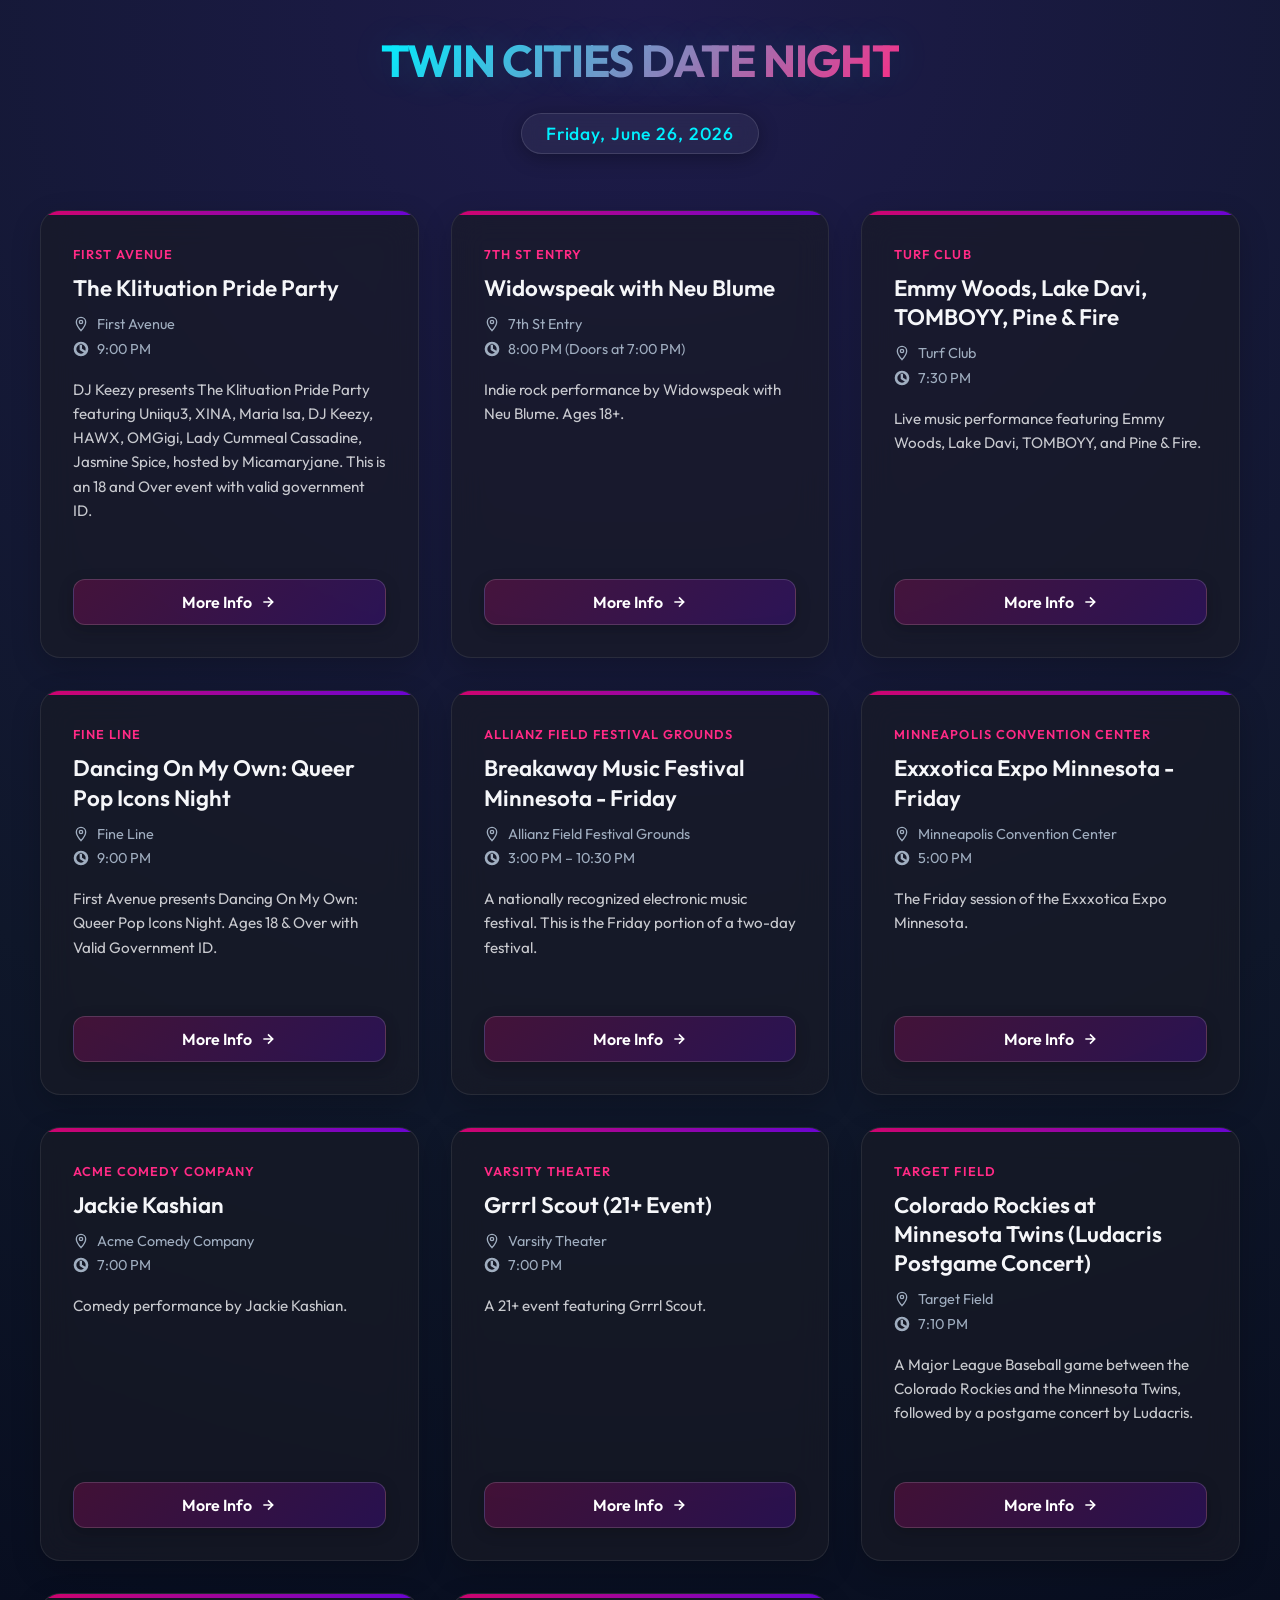
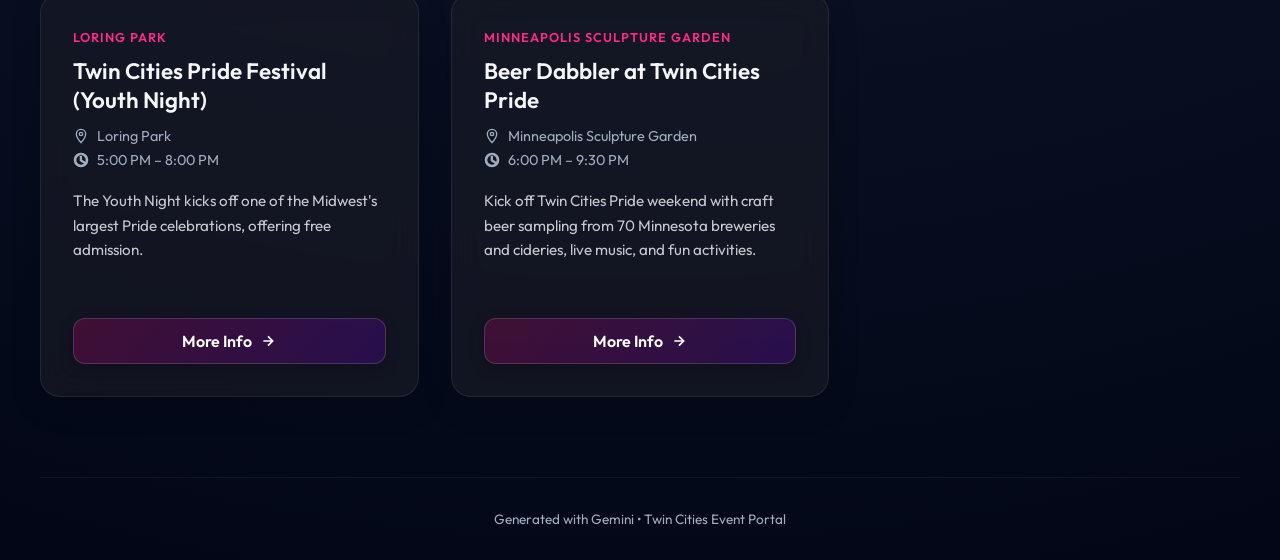
==== datenight.20260626.html @ 291d6066 "added html creation for output" ====
<!DOCTYPE html>
<html lang="en">
<head>
    <meta charset="UTF-8">
    <meta name="viewport" content="width=device-width, initial-scale=1.0">
    <title>Twin Cities Date Night - Friday, June 26, 2026</title>
    <link rel="preconnect" href="https://fonts.googleapis.com">
    <link rel="preconnect" href="https://fonts.gstatic.com" crossorigin>
    <link href="https://fonts.googleapis.com/css2?family=Outfit:wght@300;400;500;600;700&display=swap" rel="stylesheet">
    <style>
        :root {
            --bg-color: #0b0c10;
            --card-bg: rgba(25, 27, 38, 0.65);
            --card-border: rgba(255, 255, 255, 0.08);
            --text-primary: #f5f6f9;
            --text-secondary: #a0aec0;
            --accent-glow: linear-gradient(135deg, #ff007f 0%, #7f00ff 100%);
            --accent-color: #bb86fc;
            --accent-hover: #cfb9fc;
            --neon-pink: #ff2a85;
            --neon-blue: #00f0ff;
        }

        * {
            box-sizing: border-box;
            margin: 0;
            padding: 0;
        }

        body {
            background: radial-gradient(circle at 50% 0%, #1e1b4b 0%, #0f172a 50%, #020617 100%);
            color: var(--text-primary);
            font-family: 'Outfit', sans-serif;
            min-height: 100vh;
            padding: 2rem 1.5rem;
            display: flex;
            flex-direction: column;
            align-items: center;
        }

        .container {
            max-width: 1200px;
            width: 100%;
        }

        header {
            text-align: center;
            margin-bottom: 3.5rem;
            position: relative;
        }

        .logo-area {
            display: inline-flex;
            flex-direction: column;
            align-items: center;
            gap: 0.5rem;
        }

        h1 {
            font-size: 2.8rem;
            font-weight: 700;
            background: linear-gradient(135deg, var(--neon-blue) 0%, var(--neon-pink) 100%);
            -webkit-background-clip: text;
            -webkit-text-fill-color: transparent;
            letter-spacing: -0.03em;
            text-transform: uppercase;
            text-shadow: 0 0 40px rgba(0, 240, 255, 0.15);
        }

        .date-badge {
            background: rgba(255, 255, 255, 0.05);
            border: 1px solid rgba(255, 255, 255, 0.12);
            padding: 0.5rem 1.5rem;
            border-radius: 9999px;
            font-weight: 500;
            font-size: 1.1rem;
            color: var(--neon-blue);
            margin-top: 1rem;
            display: inline-block;
            box-shadow: 0 4px 20px rgba(0, 0, 0, 0.3);
            letter-spacing: 0.05em;
            backdrop-filter: blur(8px);
        }

        .events-grid {
            display: grid;
            grid-template-columns: repeat(auto-fill, minmax(340px, 1fr));
            gap: 2rem;
            width: 100%;
        }

        .event-card {
            background: var(--card-bg);
            border: 1px solid var(--card-border);
            border-radius: 20px;
            padding: 2rem;
            display: flex;
            flex-direction: column;
            justify-content: space-between;
            position: relative;
            overflow: hidden;
            transition: all 0.4s cubic-bezier(0.175, 0.885, 0.32, 1.275);
            backdrop-filter: blur(16px);
            box-shadow: 0 10px 30px rgba(0, 0, 0, 0.2);
        }

        .event-card::before {
            content: '';
            position: absolute;
            top: 0;
            left: 0;
            width: 100%;
            height: 4px;
            background: var(--accent-glow);
            opacity: 0.8;
            transition: height 0.3s ease;
        }

        .event-card:hover {
            transform: translateY(-8px);
            border-color: rgba(255, 255, 255, 0.2);
            box-shadow: 0 20px 40px rgba(127, 0, 255, 0.15), 0 0 20px rgba(0, 240, 255, 0.1);
        }

        .event-card:hover::before {
            height: 6px;
        }

        .event-info-top {
            margin-bottom: 1.5rem;
        }

        .venue-tag {
            display: inline-block;
            font-size: 0.8rem;
            font-weight: 600;
            text-transform: uppercase;
            letter-spacing: 0.08em;
            color: var(--neon-pink);
            margin-bottom: 0.75rem;
        }

        .event-name {
            font-size: 1.4rem;
            font-weight: 600;
            line-height: 1.3;
            color: var(--text-primary);
            margin-bottom: 0.75rem;
        }

        .time-location {
            display: flex;
            flex-direction: column;
            gap: 0.4rem;
            font-size: 0.9rem;
            color: var(--text-secondary);
            margin-bottom: 1.25rem;
        }

        .time-location div {
            display: flex;
            align-items: center;
            gap: 0.5rem;
        }

        .time-location svg {
            width: 16px;
            height: 16px;
            fill: none;
            stroke: currentColor;
            stroke-width: 2;
        }

        .event-details {
            font-size: 0.95rem;
            line-height: 1.6;
            color: rgba(245, 246, 249, 0.8);
            margin-bottom: 2rem;
        }

        .action-button {
            display: inline-flex;
            align-items: center;
            justify-content: center;
            gap: 0.5rem;
            padding: 0.75rem 1.5rem;
            border-radius: 12px;
            font-weight: 600;
            text-decoration: none;
            color: #fff;
            background: linear-gradient(135deg, rgba(255, 0, 127, 0.2) 0%, rgba(127, 0, 255, 0.2) 100%);
            border: 1px solid rgba(255, 255, 255, 0.15);
            transition: all 0.3s ease;
            width: 100%;
            cursor: pointer;
            box-shadow: 0 4px 15px rgba(0, 0, 0, 0.2);
        }

        .action-button:hover {
            background: var(--accent-glow);
            border-color: transparent;
            box-shadow: 0 10px 25px rgba(127, 0, 255, 0.4);
            transform: translateY(-1px);
        }

        .action-button svg {
            width: 16px;
            height: 16px;
            fill: none;
            stroke: currentColor;
            stroke-width: 2.5;
            transition: transform 0.2s ease;
        }

        .action-button:hover svg {
            transform: translateX(4px);
        }

        .footer {
            margin-top: 5rem;
            text-align: center;
            font-size: 0.85rem;
            color: var(--text-secondary);
            border-top: 1px solid rgba(255, 255, 255, 0.05);
            padding-top: 2rem;
            width: 100%;
        }

        @media (max-width: 768px) {
            body {
                padding: 1.5rem 1rem;
            }
            h1 {
                font-size: 2.2rem;
            }
            .events-grid {
                grid-template-columns: 1fr;
            }
        }
    </style>
</head>
<body>
    <div class="container">
        <header>
            <div class="logo-area">
                <h1>Twin Cities Date Night</h1>
                <div class="date-badge">Friday, June 26, 2026</div>
            </div>
        </header>

        <div class="events-grid">
            
            <div class="event-card">
                <div class="event-info-top">
                    <span class="venue-tag">First Avenue</span>
                    <h2 class="event-name">The Klituation Pride Party</h2>
                    <div class="time-location">
                        <div>
                            <svg viewBox="0 0 24 24"><path d="M12 2C8.13 2 5 5.13 5 9c0 5.25 7 13 7 13s7-7.75 7-13c0-3.87-3.13-7-7-7zm0 9.5c-1.38 0-2.5-1.12-2.5-2.5s1.12-2.5 2.5-2.5 2.5 1.12 2.5 2.5-1.12 2.5-2.5 2.5z" stroke="currentColor" fill="none" stroke-width="2"/></svg>
                            <span>First Avenue</span>
                        </div>
                        <div>
                            <svg viewBox="0 0 24 24"><path d="M11.99 2C6.47 2 2 6.48 2 12s4.47 10 9.99 10C17.52 22 22 17.52 22 12S17.52 2 11.99 2zM12 20c-4.42 0-8-3.58-8-8s3.58-8 8-8 8 3.58 8 8-3.58 8-8 8zm.5-13H11v6l5.25 3.15.75-1.23-4.5-2.67z" stroke="currentColor" fill="none" stroke-width="2"/></svg>
                            <span>9:00 PM</span>
                        </div>
                    </div>
                    <p class="event-details">DJ Keezy presents The Klituation Pride Party featuring Uniiqu3, XINA, Maria Isa, DJ Keezy, HAWX, OMGigi, Lady Cummeal Cassadine, Jasmine Spice, hosted by Micamaryjane. This is an 18 and Over event with valid government ID.</p>
                </div>
                <a href="https://first-avenue.com/event/2026-06-the-klituation-pride-party/" target="_blank" rel="noopener noreferrer" class="action-button">
                    <span>More Info</span>
                    <svg viewBox="0 0 24 24"><path d="M5 12h14M12 5l7 7-7 7" stroke="currentColor" fill="none" stroke-width="2.5"/></svg>
                </a>
            </div>
            
            <div class="event-card">
                <div class="event-info-top">
                    <span class="venue-tag">7th St Entry</span>
                    <h2 class="event-name">Widowspeak with Neu Blume</h2>
                    <div class="time-location">
                        <div>
                            <svg viewBox="0 0 24 24"><path d="M12 2C8.13 2 5 5.13 5 9c0 5.25 7 13 7 13s7-7.75 7-13c0-3.87-3.13-7-7-7zm0 9.5c-1.38 0-2.5-1.12-2.5-2.5s1.12-2.5 2.5-2.5 2.5 1.12 2.5 2.5-1.12 2.5-2.5 2.5z" stroke="currentColor" fill="none" stroke-width="2"/></svg>
                            <span>7th St Entry</span>
                        </div>
                        <div>
                            <svg viewBox="0 0 24 24"><path d="M11.99 2C6.47 2 2 6.48 2 12s4.47 10 9.99 10C17.52 22 22 17.52 22 12S17.52 2 11.99 2zM12 20c-4.42 0-8-3.58-8-8s3.58-8 8-8 8 3.58 8 8-3.58 8-8 8zm.5-13H11v6l5.25 3.15.75-1.23-4.5-2.67z" stroke="currentColor" fill="none" stroke-width="2"/></svg>
                            <span>8:00 PM (Doors at 7:00 PM)</span>
                        </div>
                    </div>
                    <p class="event-details">Indie rock performance by Widowspeak with Neu Blume. Ages 18+.</p>
                </div>
                <a href="https://first-avenue.com/event/2026-06-widowspeak/" target="_blank" rel="noopener noreferrer" class="action-button">
                    <span>More Info</span>
                    <svg viewBox="0 0 24 24"><path d="M5 12h14M12 5l7 7-7 7" stroke="currentColor" fill="none" stroke-width="2.5"/></svg>
                </a>
            </div>
            
            <div class="event-card">
                <div class="event-info-top">
                    <span class="venue-tag">Turf Club</span>
                    <h2 class="event-name">Emmy Woods, Lake Davi, TOMBOYY, Pine & Fire</h2>
                    <div class="time-location">
                        <div>
                            <svg viewBox="0 0 24 24"><path d="M12 2C8.13 2 5 5.13 5 9c0 5.25 7 13 7 13s7-7.75 7-13c0-3.87-3.13-7-7-7zm0 9.5c-1.38 0-2.5-1.12-2.5-2.5s1.12-2.5 2.5-2.5 2.5 1.12 2.5 2.5-1.12 2.5-2.5 2.5z" stroke="currentColor" fill="none" stroke-width="2"/></svg>
                            <span>Turf Club</span>
                        </div>
                        <div>
                            <svg viewBox="0 0 24 24"><path d="M11.99 2C6.47 2 2 6.48 2 12s4.47 10 9.99 10C17.52 22 22 17.52 22 12S17.52 2 11.99 2zM12 20c-4.42 0-8-3.58-8-8s3.58-8 8-8 8 3.58 8 8-3.58 8-8 8zm.5-13H11v6l5.25 3.15.75-1.23-4.5-2.67z" stroke="currentColor" fill="none" stroke-width="2"/></svg>
                            <span>7:30 PM</span>
                        </div>
                    </div>
                    <p class="event-details">Live music performance featuring Emmy Woods, Lake Davi, TOMBOYY, and Pine & Fire.</p>
                </div>
                <a href="https://www.axs.com/events/500000/emmy-woods-lake-davi-tomboyy-pine-fire-tickets?skin=turfclub" target="_blank" rel="noopener noreferrer" class="action-button">
                    <span>More Info</span>
                    <svg viewBox="0 0 24 24"><path d="M5 12h14M12 5l7 7-7 7" stroke="currentColor" fill="none" stroke-width="2.5"/></svg>
                </a>
            </div>
            
            <div class="event-card">
                <div class="event-info-top">
                    <span class="venue-tag">Fine Line</span>
                    <h2 class="event-name">Dancing On My Own: Queer Pop Icons Night</h2>
                    <div class="time-location">
                        <div>
                            <svg viewBox="0 0 24 24"><path d="M12 2C8.13 2 5 5.13 5 9c0 5.25 7 13 7 13s7-7.75 7-13c0-3.87-3.13-7-7-7zm0 9.5c-1.38 0-2.5-1.12-2.5-2.5s1.12-2.5 2.5-2.5 2.5 1.12 2.5 2.5-1.12 2.5-2.5 2.5z" stroke="currentColor" fill="none" stroke-width="2"/></svg>
                            <span>Fine Line</span>
                        </div>
                        <div>
                            <svg viewBox="0 0 24 24"><path d="M11.99 2C6.47 2 2 6.48 2 12s4.47 10 9.99 10C17.52 22 22 17.52 22 12S17.52 2 11.99 2zM12 20c-4.42 0-8-3.58-8-8s3.58-8 8-8 8 3.58 8 8-3.58 8-8 8zm.5-13H11v6l5.25 3.15.75-1.23-4.5-2.67z" stroke="currentColor" fill="none" stroke-width="2"/></svg>
                            <span>9:00 PM</span>
                        </div>
                    </div>
                    <p class="event-details">First Avenue presents Dancing On My Own: Queer Pop Icons Night. Ages 18 & Over with Valid Government ID.</p>
                </div>
                <a href="https://www.axs.com/events/500000/dancing-on-my-own-queer-pop-icons-night-tickets?skin=fineline" target="_blank" rel="noopener noreferrer" class="action-button">
                    <span>More Info</span>
                    <svg viewBox="0 0 24 24"><path d="M5 12h14M12 5l7 7-7 7" stroke="currentColor" fill="none" stroke-width="2.5"/></svg>
                </a>
            </div>
            
            <div class="event-card">
                <div class="event-info-top">
                    <span class="venue-tag">Allianz Field Festival Grounds</span>
                    <h2 class="event-name">Breakaway Music Festival Minnesota - Friday</h2>
                    <div class="time-location">
                        <div>
                            <svg viewBox="0 0 24 24"><path d="M12 2C8.13 2 5 5.13 5 9c0 5.25 7 13 7 13s7-7.75 7-13c0-3.87-3.13-7-7-7zm0 9.5c-1.38 0-2.5-1.12-2.5-2.5s1.12-2.5 2.5-2.5 2.5 1.12 2.5 2.5-1.12 2.5-2.5 2.5z" stroke="currentColor" fill="none" stroke-width="2"/></svg>
                            <span>Allianz Field Festival Grounds</span>
                        </div>
                        <div>
                            <svg viewBox="0 0 24 24"><path d="M11.99 2C6.47 2 2 6.48 2 12s4.47 10 9.99 10C17.52 22 22 17.52 22 12S17.52 2 11.99 2zM12 20c-4.42 0-8-3.58-8-8s3.58-8 8-8 8 3.58 8 8-3.58 8-8 8zm.5-13H11v6l5.25 3.15.75-1.23-4.5-2.67z" stroke="currentColor" fill="none" stroke-width="2"/></svg>
                            <span>3:00 PM – 10:30 PM</span>
                        </div>
                    </div>
                    <p class="event-details">A nationally recognized electronic music festival. This is the Friday portion of a two-day festival.</p>
                </div>
                <a href="https://breakawayfestival.com/" target="_blank" rel="noopener noreferrer" class="action-button">
                    <span>More Info</span>
                    <svg viewBox="0 0 24 24"><path d="M5 12h14M12 5l7 7-7 7" stroke="currentColor" fill="none" stroke-width="2.5"/></svg>
                </a>
            </div>
            
            <div class="event-card">
                <div class="event-info-top">
                    <span class="venue-tag">Minneapolis Convention Center</span>
                    <h2 class="event-name">Exxxotica Expo Minnesota - Friday</h2>
                    <div class="time-location">
                        <div>
                            <svg viewBox="0 0 24 24"><path d="M12 2C8.13 2 5 5.13 5 9c0 5.25 7 13 7 13s7-7.75 7-13c0-3.87-3.13-7-7-7zm0 9.5c-1.38 0-2.5-1.12-2.5-2.5s1.12-2.5 2.5-2.5 2.5 1.12 2.5 2.5-1.12 2.5-2.5 2.5z" stroke="currentColor" fill="none" stroke-width="2"/></svg>
                            <span>Minneapolis Convention Center</span>
                        </div>
                        <div>
                            <svg viewBox="0 0 24 24"><path d="M11.99 2C6.47 2 2 6.48 2 12s4.47 10 9.99 10C17.52 22 22 17.52 22 12S17.52 2 11.99 2zM12 20c-4.42 0-8-3.58-8-8s3.58-8 8-8 8 3.58 8 8-3.58 8-8 8zm.5-13H11v6l5.25 3.15.75-1.23-4.5-2.67z" stroke="currentColor" fill="none" stroke-width="2"/></svg>
                            <span>5:00 PM</span>
                        </div>
                    </div>
                    <p class="event-details">The Friday session of the Exxxotica Expo Minnesota.</p>
                </div>
                <a href="https://www.axs.com/events/500000/exxxotica-expo-minnesota-friday-tickets" target="_blank" rel="noopener noreferrer" class="action-button">
                    <span>More Info</span>
                    <svg viewBox="0 0 24 24"><path d="M5 12h14M12 5l7 7-7 7" stroke="currentColor" fill="none" stroke-width="2.5"/></svg>
                </a>
            </div>
            
            <div class="event-card">
                <div class="event-info-top">
                    <span class="venue-tag">Acme Comedy Company</span>
                    <h2 class="event-name">Jackie Kashian</h2>
                    <div class="time-location">
                        <div>
                            <svg viewBox="0 0 24 24"><path d="M12 2C8.13 2 5 5.13 5 9c0 5.25 7 13 7 13s7-7.75 7-13c0-3.87-3.13-7-7-7zm0 9.5c-1.38 0-2.5-1.12-2.5-2.5s1.12-2.5 2.5-2.5 2.5 1.12 2.5 2.5-1.12 2.5-2.5 2.5z" stroke="currentColor" fill="none" stroke-width="2"/></svg>
                            <span>Acme Comedy Company</span>
                        </div>
                        <div>
                            <svg viewBox="0 0 24 24"><path d="M11.99 2C6.47 2 2 6.48 2 12s4.47 10 9.99 10C17.52 22 22 17.52 22 12S17.52 2 11.99 2zM12 20c-4.42 0-8-3.58-8-8s3.58-8 8-8 8 3.58 8 8-3.58 8-8 8zm.5-13H11v6l5.25 3.15.75-1.23-4.5-2.67z" stroke="currentColor" fill="none" stroke-width="2"/></svg>
                            <span>7:00 PM</span>
                        </div>
                    </div>
                    <p class="event-details">Comedy performance by Jackie Kashian.</p>
                </div>
                <a href="https://www.axs.com/events/500000/jackie-kashian-tickets?skin=acmecomedycompany" target="_blank" rel="noopener noreferrer" class="action-button">
                    <span>More Info</span>
                    <svg viewBox="0 0 24 24"><path d="M5 12h14M12 5l7 7-7 7" stroke="currentColor" fill="none" stroke-width="2.5"/></svg>
                </a>
            </div>
            
            <div class="event-card">
                <div class="event-info-top">
                    <span class="venue-tag">Varsity Theater</span>
                    <h2 class="event-name">Grrrl Scout (21+ Event)</h2>
                    <div class="time-location">
                        <div>
                            <svg viewBox="0 0 24 24"><path d="M12 2C8.13 2 5 5.13 5 9c0 5.25 7 13 7 13s7-7.75 7-13c0-3.87-3.13-7-7-7zm0 9.5c-1.38 0-2.5-1.12-2.5-2.5s1.12-2.5 2.5-2.5 2.5 1.12 2.5 2.5-1.12 2.5-2.5 2.5z" stroke="currentColor" fill="none" stroke-width="2"/></svg>
                            <span>Varsity Theater</span>
                        </div>
                        <div>
                            <svg viewBox="0 0 24 24"><path d="M11.99 2C6.47 2 2 6.48 2 12s4.47 10 9.99 10C17.52 22 22 17.52 22 12S17.52 2 11.99 2zM12 20c-4.42 0-8-3.58-8-8s3.58-8 8-8 8 3.58 8 8-3.58 8-8 8zm.5-13H11v6l5.25 3.15.75-1.23-4.5-2.67z" stroke="currentColor" fill="none" stroke-width="2"/></svg>
                            <span>7:00 PM</span>
                        </div>
                    </div>
                    <p class="event-details">A 21+ event featuring Grrrl Scout.</p>
                </div>
                <a href="https://www.axs.com/events/500000/grrrl-scout-21-event-tickets?skin=varsitytheater" target="_blank" rel="noopener noreferrer" class="action-button">
                    <span>More Info</span>
                    <svg viewBox="0 0 24 24"><path d="M5 12h14M12 5l7 7-7 7" stroke="currentColor" fill="none" stroke-width="2.5"/></svg>
                </a>
            </div>
            
            <div class="event-card">
                <div class="event-info-top">
                    <span class="venue-tag">Target Field</span>
                    <h2 class="event-name">Colorado Rockies at Minnesota Twins (Ludacris Postgame Concert)</h2>
                    <div class="time-location">
                        <div>
                            <svg viewBox="0 0 24 24"><path d="M12 2C8.13 2 5 5.13 5 9c0 5.25 7 13 7 13s7-7.75 7-13c0-3.87-3.13-7-7-7zm0 9.5c-1.38 0-2.5-1.12-2.5-2.5s1.12-2.5 2.5-2.5 2.5 1.12 2.5 2.5-1.12 2.5-2.5 2.5z" stroke="currentColor" fill="none" stroke-width="2"/></svg>
                            <span>Target Field</span>
                        </div>
                        <div>
                            <svg viewBox="0 0 24 24"><path d="M11.99 2C6.47 2 2 6.48 2 12s4.47 10 9.99 10C17.52 22 22 17.52 22 12S17.52 2 11.99 2zM12 20c-4.42 0-8-3.58-8-8s3.58-8 8-8 8 3.58 8 8-3.58 8-8 8zm.5-13H11v6l5.25 3.15.75-1.23-4.5-2.67z" stroke="currentColor" fill="none" stroke-width="2"/></svg>
                            <span>7:10 PM</span>
                        </div>
                    </div>
                    <p class="event-details">A Major League Baseball game between the Colorado Rockies and the Minnesota Twins, followed by a postgame concert by Ludacris.</p>
                </div>
                <a href="https://www.axs.com/events/500000/colorado-rockies-at-minnesota-twins-ludacris-postgame-concert-tickets" target="_blank" rel="noopener noreferrer" class="action-button">
                    <span>More Info</span>
                    <svg viewBox="0 0 24 24"><path d="M5 12h14M12 5l7 7-7 7" stroke="currentColor" fill="none" stroke-width="2.5"/></svg>
                </a>
            </div>
            
            <div class="event-card">
                <div class="event-info-top">
                    <span class="venue-tag">Loring Park</span>
                    <h2 class="event-name">Twin Cities Pride Festival (Youth Night)</h2>
                    <div class="time-location">
                        <div>
                            <svg viewBox="0 0 24 24"><path d="M12 2C8.13 2 5 5.13 5 9c0 5.25 7 13 7 13s7-7.75 7-13c0-3.87-3.13-7-7-7zm0 9.5c-1.38 0-2.5-1.12-2.5-2.5s1.12-2.5 2.5-2.5 2.5 1.12 2.5 2.5-1.12 2.5-2.5 2.5z" stroke="currentColor" fill="none" stroke-width="2"/></svg>
                            <span>Loring Park</span>
                        </div>
                        <div>
                            <svg viewBox="0 0 24 24"><path d="M11.99 2C6.47 2 2 6.48 2 12s4.47 10 9.99 10C17.52 22 22 17.52 22 12S17.52 2 11.99 2zM12 20c-4.42 0-8-3.58-8-8s3.58-8 8-8 8 3.58 8 8-3.58 8-8 8zm.5-13H11v6l5.25 3.15.75-1.23-4.5-2.67z" stroke="currentColor" fill="none" stroke-width="2"/></svg>
                            <span>5:00 PM – 8:00 PM</span>
                        </div>
                    </div>
                    <p class="event-details">The Youth Night kicks off one of the Midwest's largest Pride celebrations, offering free admission.</p>
                </div>
                <a href="https://tcpride.org/" target="_blank" rel="noopener noreferrer" class="action-button">
                    <span>More Info</span>
                    <svg viewBox="0 0 24 24"><path d="M5 12h14M12 5l7 7-7 7" stroke="currentColor" fill="none" stroke-width="2.5"/></svg>
                </a>
            </div>
            
            <div class="event-card">
                <div class="event-info-top">
                    <span class="venue-tag">Minneapolis Sculpture Garden</span>
                    <h2 class="event-name">Beer Dabbler at Twin Cities Pride</h2>
                    <div class="time-location">
                        <div>
                            <svg viewBox="0 0 24 24"><path d="M12 2C8.13 2 5 5.13 5 9c0 5.25 7 13 7 13s7-7.75 7-13c0-3.87-3.13-7-7-7zm0 9.5c-1.38 0-2.5-1.12-2.5-2.5s1.12-2.5 2.5-2.5 2.5 1.12 2.5 2.5-1.12 2.5-2.5 2.5z" stroke="currentColor" fill="none" stroke-width="2"/></svg>
                            <span>Minneapolis Sculpture Garden</span>
                        </div>
                        <div>
                            <svg viewBox="0 0 24 24"><path d="M11.99 2C6.47 2 2 6.48 2 12s4.47 10 9.99 10C17.52 22 22 17.52 22 12S17.52 2 11.99 2zM12 20c-4.42 0-8-3.58-8-8s3.58-8 8-8 8 3.58 8 8-3.58 8-8 8zm.5-13H11v6l5.25 3.15.75-1.23-4.5-2.67z" stroke="currentColor" fill="none" stroke-width="2"/></svg>
                            <span>6:00 PM – 9:30 PM</span>
                        </div>
                    </div>
                    <p class="event-details">Kick off Twin Cities Pride weekend with craft beer sampling from 70 Minnesota breweries and cideries, live music, and fun activities.</p>
                </div>
                <a href="https://tcpride.org/" target="_blank" rel="noopener noreferrer" class="action-button">
                    <span>More Info</span>
                    <svg viewBox="0 0 24 24"><path d="M5 12h14M12 5l7 7-7 7" stroke="currentColor" fill="none" stroke-width="2.5"/></svg>
                </a>
            </div>
            
        </div>

        <footer class="footer">
            <p>Generated with Gemini &bull; Twin Cities Event Portal</p>
        </footer>
    </div>
</body>
</html>
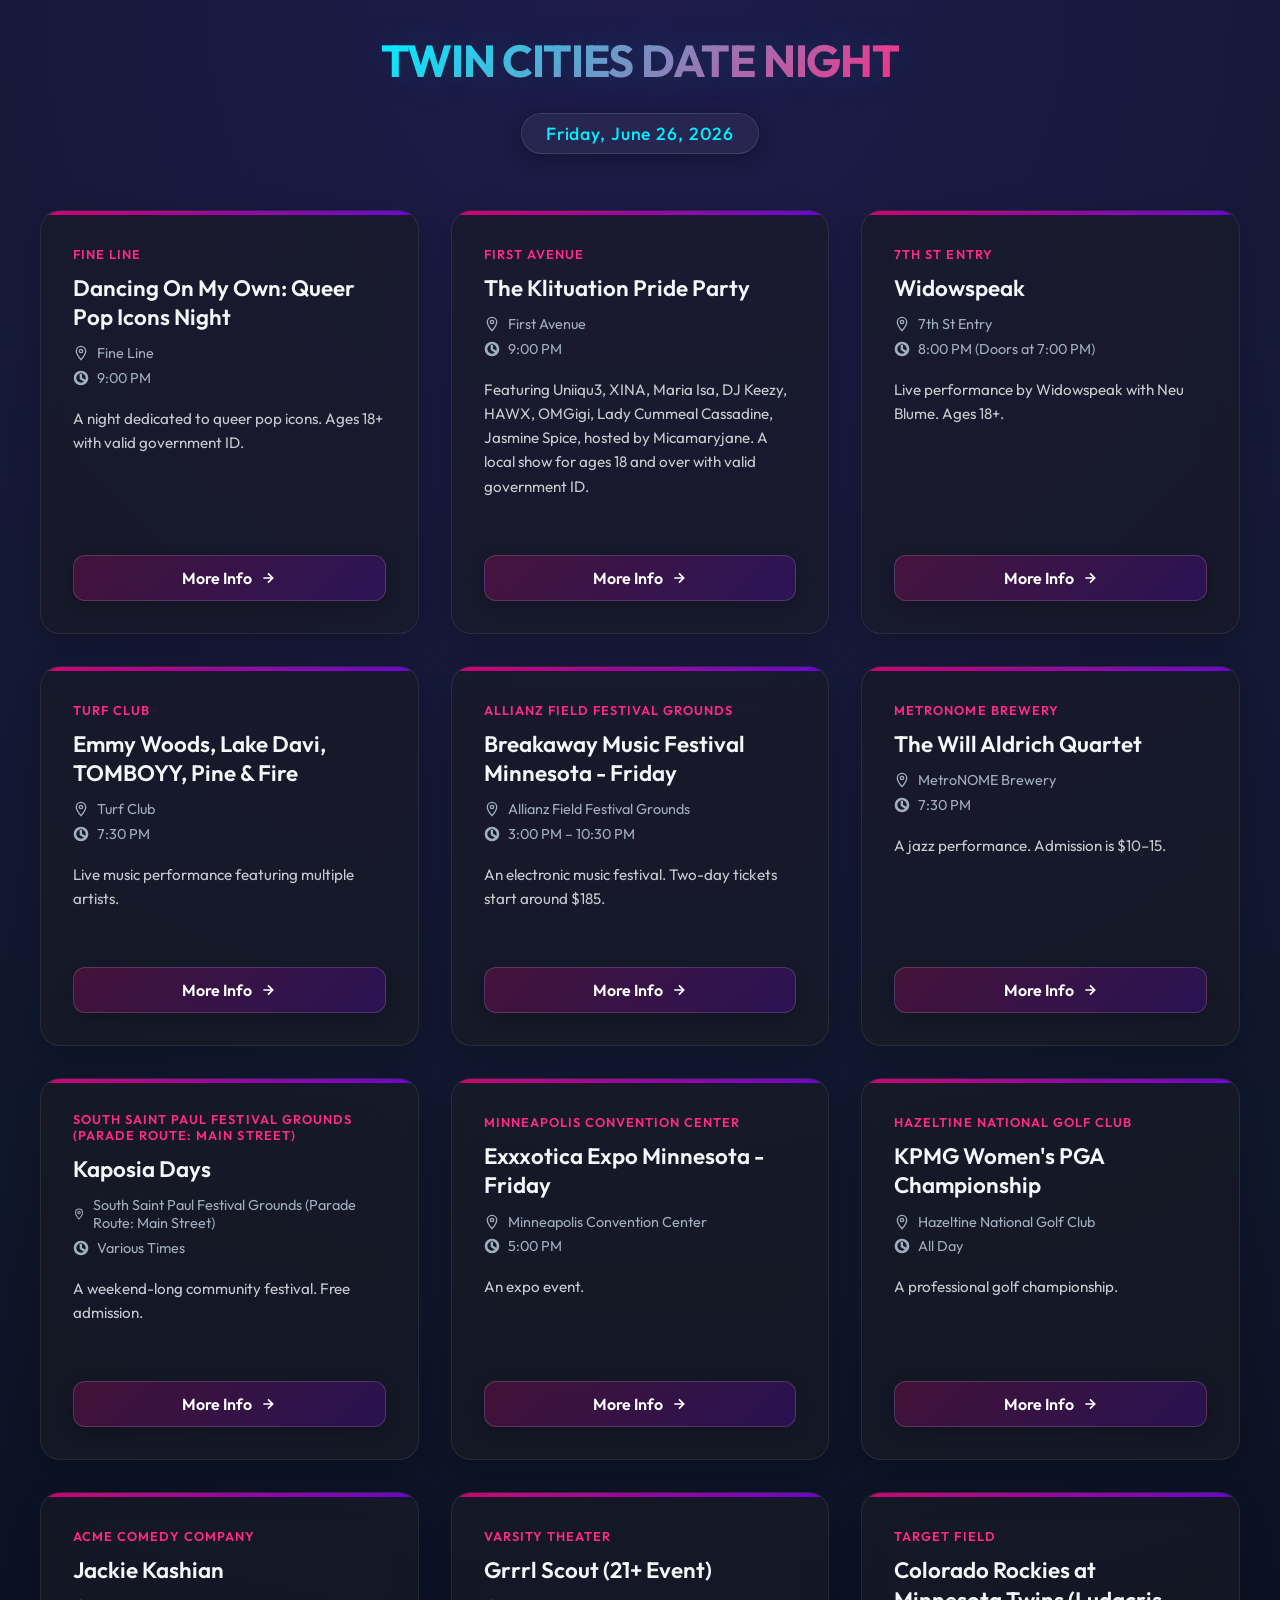
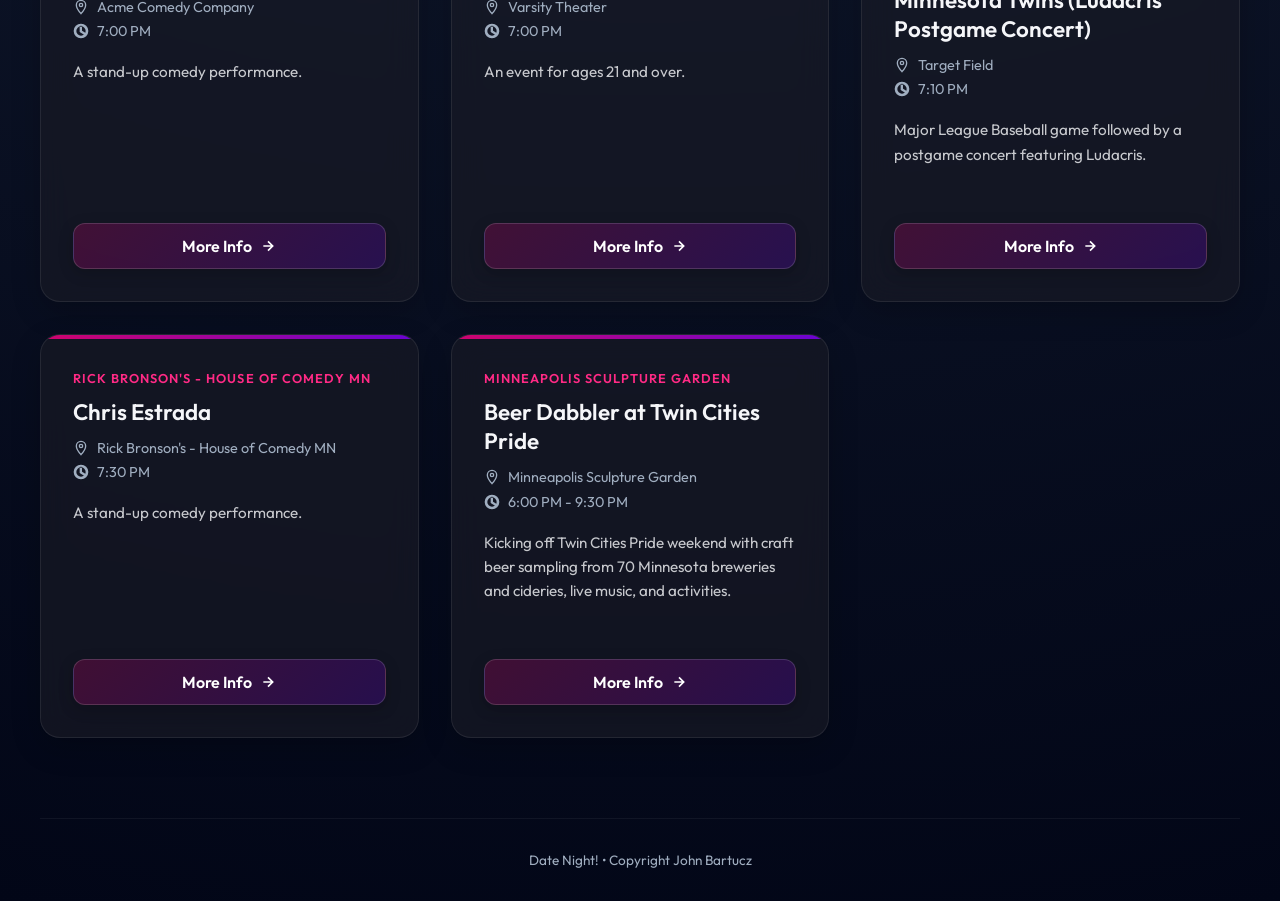
==== commit 42b084f1: "change the text "Generated with Gemini • Twin Cities Event Portal" to "Date Night! • Copyright John " ====
--- a/datenight.20260626.html
+++ b/datenight.20260626.html
@@ -252,6 +252,28 @@
             
             <div class="event-card">
                 <div class="event-info-top">
+                    <span class="venue-tag">Fine Line</span>
+                    <h2 class="event-name">Dancing On My Own: Queer Pop Icons Night</h2>
+                    <div class="time-location">
+                        <div>
+                            <svg viewBox="0 0 24 24"><path d="M12 2C8.13 2 5 5.13 5 9c0 5.25 7 13 7 13s7-7.75 7-13c0-3.87-3.13-7-7-7zm0 9.5c-1.38 0-2.5-1.12-2.5-2.5s1.12-2.5 2.5-2.5 2.5 1.12 2.5 2.5-1.12 2.5-2.5 2.5z" stroke="currentColor" fill="none" stroke-width="2"/></svg>
+                            <span>Fine Line</span>
+                        </div>
+                        <div>
+                            <svg viewBox="0 0 24 24"><path d="M11.99 2C6.47 2 2 6.48 2 12s4.47 10 9.99 10C17.52 22 22 17.52 22 12S17.52 2 11.99 2zM12 20c-4.42 0-8-3.58-8-8s3.58-8 8-8 8 3.58 8 8-3.58 8-8 8zm.5-13H11v6l5.25 3.15.75-1.23-4.5-2.67z" stroke="currentColor" fill="none" stroke-width="2"/></svg>
+                            <span>9:00 PM</span>
+                        </div>
+                    </div>
+                    <p class="event-details">A night dedicated to queer pop icons. Ages 18+ with valid government ID.</p>
+                </div>
+                <a href="https://www.axs.com/events/500000/dancing-on-my-own-queer-pop-icons-night-tickets?skin=fineline" target="_blank" rel="noopener noreferrer" class="action-button">
+                    <span>More Info</span>
+                    <svg viewBox="0 0 24 24"><path d="M5 12h14M12 5l7 7-7 7" stroke="currentColor" fill="none" stroke-width="2.5"/></svg>
+                </a>
+            </div>
+            
+            <div class="event-card">
+                <div class="event-info-top">
                     <span class="venue-tag">First Avenue</span>
                     <h2 class="event-name">The Klituation Pride Party</h2>
                     <div class="time-location">
@@ -264,9 +286,9 @@
                             <span>9:00 PM</span>
                         </div>
                     </div>
-                    <p class="event-details">DJ Keezy presents The Klituation Pride Party featuring Uniiqu3, XINA, Maria Isa, DJ Keezy, HAWX, OMGigi, Lady Cummeal Cassadine, Jasmine Spice, hosted by Micamaryjane. This is an 18 and Over event with valid government ID.</p>
-                </div>
-                <a href="https://first-avenue.com/event/2026-06-the-klituation-pride-party/" target="_blank" rel="noopener noreferrer" class="action-button">
+                    <p class="event-details">Featuring Uniiqu3, XINA, Maria Isa, DJ Keezy, HAWX, OMGigi, Lady Cummeal Cassadine, Jasmine Spice, hosted by Micamaryjane. A local show for ages 18 and over with valid government ID.</p>
+                </div>
+                <a href="https://www.axs.com/events/500000/the-klituation-pride-party-tickets?skin=firstavenue" target="_blank" rel="noopener noreferrer" class="action-button">
                     <span>More Info</span>
                     <svg viewBox="0 0 24 24"><path d="M5 12h14M12 5l7 7-7 7" stroke="currentColor" fill="none" stroke-width="2.5"/></svg>
                 </a>
@@ -275,7 +297,7 @@
             <div class="event-card">
                 <div class="event-info-top">
                     <span class="venue-tag">7th St Entry</span>
-                    <h2 class="event-name">Widowspeak with Neu Blume</h2>
+                    <h2 class="event-name">Widowspeak</h2>
                     <div class="time-location">
                         <div>
                             <svg viewBox="0 0 24 24"><path d="M12 2C8.13 2 5 5.13 5 9c0 5.25 7 13 7 13s7-7.75 7-13c0-3.87-3.13-7-7-7zm0 9.5c-1.38 0-2.5-1.12-2.5-2.5s1.12-2.5 2.5-2.5 2.5 1.12 2.5 2.5-1.12 2.5-2.5 2.5z" stroke="currentColor" fill="none" stroke-width="2"/></svg>
@@ -286,9 +308,9 @@
                             <span>8:00 PM (Doors at 7:00 PM)</span>
                         </div>
                     </div>
-                    <p class="event-details">Indie rock performance by Widowspeak with Neu Blume. Ages 18+.</p>
-                </div>
-                <a href="https://first-avenue.com/event/2026-06-widowspeak/" target="_blank" rel="noopener noreferrer" class="action-button">
+                    <p class="event-details">Live performance by Widowspeak with Neu Blume. Ages 18+.</p>
+                </div>
+                <a href="https://www.axs.com/events/500000/widowspeak-tickets?skin=7thstentry" target="_blank" rel="noopener noreferrer" class="action-button">
                     <span>More Info</span>
                     <svg viewBox="0 0 24 24"><path d="M5 12h14M12 5l7 7-7 7" stroke="currentColor" fill="none" stroke-width="2.5"/></svg>
                 </a>
@@ -308,31 +330,9 @@
                             <span>7:30 PM</span>
                         </div>
                     </div>
-                    <p class="event-details">Live music performance featuring Emmy Woods, Lake Davi, TOMBOYY, and Pine & Fire.</p>
+                    <p class="event-details">Live music performance featuring multiple artists.</p>
                 </div>
                 <a href="https://www.axs.com/events/500000/emmy-woods-lake-davi-tomboyy-pine-fire-tickets?skin=turfclub" target="_blank" rel="noopener noreferrer" class="action-button">
-                    <span>More Info</span>
-                    <svg viewBox="0 0 24 24"><path d="M5 12h14M12 5l7 7-7 7" stroke="currentColor" fill="none" stroke-width="2.5"/></svg>
-                </a>
-            </div>
-            
-            <div class="event-card">
-                <div class="event-info-top">
-                    <span class="venue-tag">Fine Line</span>
-                    <h2 class="event-name">Dancing On My Own: Queer Pop Icons Night</h2>
-                    <div class="time-location">
-                        <div>
-                            <svg viewBox="0 0 24 24"><path d="M12 2C8.13 2 5 5.13 5 9c0 5.25 7 13 7 13s7-7.75 7-13c0-3.87-3.13-7-7-7zm0 9.5c-1.38 0-2.5-1.12-2.5-2.5s1.12-2.5 2.5-2.5 2.5 1.12 2.5 2.5-1.12 2.5-2.5 2.5z" stroke="currentColor" fill="none" stroke-width="2"/></svg>
-                            <span>Fine Line</span>
-                        </div>
-                        <div>
-                            <svg viewBox="0 0 24 24"><path d="M11.99 2C6.47 2 2 6.48 2 12s4.47 10 9.99 10C17.52 22 22 17.52 22 12S17.52 2 11.99 2zM12 20c-4.42 0-8-3.58-8-8s3.58-8 8-8 8 3.58 8 8-3.58 8-8 8zm.5-13H11v6l5.25 3.15.75-1.23-4.5-2.67z" stroke="currentColor" fill="none" stroke-width="2"/></svg>
-                            <span>9:00 PM</span>
-                        </div>
-                    </div>
-                    <p class="event-details">First Avenue presents Dancing On My Own: Queer Pop Icons Night. Ages 18 & Over with Valid Government ID.</p>
-                </div>
-                <a href="https://www.axs.com/events/500000/dancing-on-my-own-queer-pop-icons-night-tickets?skin=fineline" target="_blank" rel="noopener noreferrer" class="action-button">
                     <span>More Info</span>
                     <svg viewBox="0 0 24 24"><path d="M5 12h14M12 5l7 7-7 7" stroke="currentColor" fill="none" stroke-width="2.5"/></svg>
                 </a>
@@ -352,9 +352,53 @@
                             <span>3:00 PM – 10:30 PM</span>
                         </div>
                     </div>
-                    <p class="event-details">A nationally recognized electronic music festival. This is the Friday portion of a two-day festival.</p>
-                </div>
-                <a href="https://breakawayfestival.com/" target="_blank" rel="noopener noreferrer" class="action-button">
+                    <p class="event-details">An electronic music festival. Two-day tickets start around $185.</p>
+                </div>
+                <a href="https://www.breakawayfestival.com/minnesota/" target="_blank" rel="noopener noreferrer" class="action-button">
+                    <span>More Info</span>
+                    <svg viewBox="0 0 24 24"><path d="M5 12h14M12 5l7 7-7 7" stroke="currentColor" fill="none" stroke-width="2.5"/></svg>
+                </a>
+            </div>
+            
+            <div class="event-card">
+                <div class="event-info-top">
+                    <span class="venue-tag">MetroNOME Brewery</span>
+                    <h2 class="event-name">The Will Aldrich Quartet</h2>
+                    <div class="time-location">
+                        <div>
+                            <svg viewBox="0 0 24 24"><path d="M12 2C8.13 2 5 5.13 5 9c0 5.25 7 13 7 13s7-7.75 7-13c0-3.87-3.13-7-7-7zm0 9.5c-1.38 0-2.5-1.12-2.5-2.5s1.12-2.5 2.5-2.5 2.5 1.12 2.5 2.5-1.12 2.5-2.5 2.5z" stroke="currentColor" fill="none" stroke-width="2"/></svg>
+                            <span>MetroNOME Brewery</span>
+                        </div>
+                        <div>
+                            <svg viewBox="0 0 24 24"><path d="M11.99 2C6.47 2 2 6.48 2 12s4.47 10 9.99 10C17.52 22 22 17.52 22 12S17.52 2 11.99 2zM12 20c-4.42 0-8-3.58-8-8s3.58-8 8-8 8 3.58 8 8-3.58 8-8 8zm.5-13H11v6l5.25 3.15.75-1.23-4.5-2.67z" stroke="currentColor" fill="none" stroke-width="2"/></svg>
+                            <span>7:30 PM</span>
+                        </div>
+                    </div>
+                    <p class="event-details">A jazz performance. Admission is $10–15.</p>
+                </div>
+                <a href="https://www.metronomebrewery.com/" target="_blank" rel="noopener noreferrer" class="action-button">
+                    <span>More Info</span>
+                    <svg viewBox="0 0 24 24"><path d="M5 12h14M12 5l7 7-7 7" stroke="currentColor" fill="none" stroke-width="2.5"/></svg>
+                </a>
+            </div>
+            
+            <div class="event-card">
+                <div class="event-info-top">
+                    <span class="venue-tag">South Saint Paul Festival Grounds (Parade Route: Main Street)</span>
+                    <h2 class="event-name">Kaposia Days</h2>
+                    <div class="time-location">
+                        <div>
+                            <svg viewBox="0 0 24 24"><path d="M12 2C8.13 2 5 5.13 5 9c0 5.25 7 13 7 13s7-7.75 7-13c0-3.87-3.13-7-7-7zm0 9.5c-1.38 0-2.5-1.12-2.5-2.5s1.12-2.5 2.5-2.5 2.5 1.12 2.5 2.5-1.12 2.5-2.5 2.5z" stroke="currentColor" fill="none" stroke-width="2"/></svg>
+                            <span>South Saint Paul Festival Grounds (Parade Route: Main Street)</span>
+                        </div>
+                        <div>
+                            <svg viewBox="0 0 24 24"><path d="M11.99 2C6.47 2 2 6.48 2 12s4.47 10 9.99 10C17.52 22 22 17.52 22 12S17.52 2 11.99 2zM12 20c-4.42 0-8-3.58-8-8s3.58-8 8-8 8 3.58 8 8-3.58 8-8 8zm.5-13H11v6l5.25 3.15.75-1.23-4.5-2.67z" stroke="currentColor" fill="none" stroke-width="2"/></svg>
+                            <span>Various Times</span>
+                        </div>
+                    </div>
+                    <p class="event-details">A weekend-long community festival. Free admission.</p>
+                </div>
+                <a href="https://www.kaposiadays.com/" target="_blank" rel="noopener noreferrer" class="action-button">
                     <span>More Info</span>
                     <svg viewBox="0 0 24 24"><path d="M5 12h14M12 5l7 7-7 7" stroke="currentColor" fill="none" stroke-width="2.5"/></svg>
                 </a>
@@ -374,9 +418,31 @@
                             <span>5:00 PM</span>
                         </div>
                     </div>
-                    <p class="event-details">The Friday session of the Exxxotica Expo Minnesota.</p>
-                </div>
-                <a href="https://www.axs.com/events/500000/exxxotica-expo-minnesota-friday-tickets" target="_blank" rel="noopener noreferrer" class="action-button">
+                    <p class="event-details">An expo event.</p>
+                </div>
+                <a href="https://www.axs.com/events/500000/exxxotica-expo-minnesota-friday-tickets?skin=mcc" target="_blank" rel="noopener noreferrer" class="action-button">
+                    <span>More Info</span>
+                    <svg viewBox="0 0 24 24"><path d="M5 12h14M12 5l7 7-7 7" stroke="currentColor" fill="none" stroke-width="2.5"/></svg>
+                </a>
+            </div>
+            
+            <div class="event-card">
+                <div class="event-info-top">
+                    <span class="venue-tag">Hazeltine National Golf Club</span>
+                    <h2 class="event-name">KPMG Women's PGA Championship</h2>
+                    <div class="time-location">
+                        <div>
+                            <svg viewBox="0 0 24 24"><path d="M12 2C8.13 2 5 5.13 5 9c0 5.25 7 13 7 13s7-7.75 7-13c0-3.87-3.13-7-7-7zm0 9.5c-1.38 0-2.5-1.12-2.5-2.5s1.12-2.5 2.5-2.5 2.5 1.12 2.5 2.5-1.12 2.5-2.5 2.5z" stroke="currentColor" fill="none" stroke-width="2"/></svg>
+                            <span>Hazeltine National Golf Club</span>
+                        </div>
+                        <div>
+                            <svg viewBox="0 0 24 24"><path d="M11.99 2C6.47 2 2 6.48 2 12s4.47 10 9.99 10C17.52 22 22 17.52 22 12S17.52 2 11.99 2zM12 20c-4.42 0-8-3.58-8-8s3.58-8 8-8 8 3.58 8 8-3.58 8-8 8zm.5-13H11v6l5.25 3.15.75-1.23-4.5-2.67z" stroke="currentColor" fill="none" stroke-width="2"/></svg>
+                            <span>All Day</span>
+                        </div>
+                    </div>
+                    <p class="event-details">A professional golf championship.</p>
+                </div>
+                <a href="https://www.axs.com/events/500000/kpmg-womens-pga-championship-tickets?skin=hazeltine" target="_blank" rel="noopener noreferrer" class="action-button">
                     <span>More Info</span>
                     <svg viewBox="0 0 24 24"><path d="M5 12h14M12 5l7 7-7 7" stroke="currentColor" fill="none" stroke-width="2.5"/></svg>
                 </a>
@@ -396,9 +462,9 @@
                             <span>7:00 PM</span>
                         </div>
                     </div>
-                    <p class="event-details">Comedy performance by Jackie Kashian.</p>
-                </div>
-                <a href="https://www.axs.com/events/500000/jackie-kashian-tickets?skin=acmecomedycompany" target="_blank" rel="noopener noreferrer" class="action-button">
+                    <p class="event-details">A stand-up comedy performance.</p>
+                </div>
+                <a href="https://www.axs.com/events/500000/jackie-kashian-tickets?skin=acmecomedy" target="_blank" rel="noopener noreferrer" class="action-button">
                     <span>More Info</span>
                     <svg viewBox="0 0 24 24"><path d="M5 12h14M12 5l7 7-7 7" stroke="currentColor" fill="none" stroke-width="2.5"/></svg>
                 </a>
@@ -418,9 +484,9 @@
                             <span>7:00 PM</span>
                         </div>
                     </div>
-                    <p class="event-details">A 21+ event featuring Grrrl Scout.</p>
-                </div>
-                <a href="https://www.axs.com/events/500000/grrrl-scout-21-event-tickets?skin=varsitytheater" target="_blank" rel="noopener noreferrer" class="action-button">
+                    <p class="event-details">An event for ages 21 and over.</p>
+                </div>
+                <a href="https://www.axs.com/events/500000/grrrl-scout-tickets?skin=varsitytheater" target="_blank" rel="noopener noreferrer" class="action-button">
                     <span>More Info</span>
                     <svg viewBox="0 0 24 24"><path d="M5 12h14M12 5l7 7-7 7" stroke="currentColor" fill="none" stroke-width="2.5"/></svg>
                 </a>
@@ -440,31 +506,31 @@
                             <span>7:10 PM</span>
                         </div>
                     </div>
-                    <p class="event-details">A Major League Baseball game between the Colorado Rockies and the Minnesota Twins, followed by a postgame concert by Ludacris.</p>
-                </div>
-                <a href="https://www.axs.com/events/500000/colorado-rockies-at-minnesota-twins-ludacris-postgame-concert-tickets" target="_blank" rel="noopener noreferrer" class="action-button">
-                    <span>More Info</span>
-                    <svg viewBox="0 0 24 24"><path d="M5 12h14M12 5l7 7-7 7" stroke="currentColor" fill="none" stroke-width="2.5"/></svg>
-                </a>
-            </div>
-            
-            <div class="event-card">
-                <div class="event-info-top">
-                    <span class="venue-tag">Loring Park</span>
-                    <h2 class="event-name">Twin Cities Pride Festival (Youth Night)</h2>
-                    <div class="time-location">
-                        <div>
-                            <svg viewBox="0 0 24 24"><path d="M12 2C8.13 2 5 5.13 5 9c0 5.25 7 13 7 13s7-7.75 7-13c0-3.87-3.13-7-7-7zm0 9.5c-1.38 0-2.5-1.12-2.5-2.5s1.12-2.5 2.5-2.5 2.5 1.12 2.5 2.5-1.12 2.5-2.5 2.5z" stroke="currentColor" fill="none" stroke-width="2"/></svg>
-                            <span>Loring Park</span>
-                        </div>
-                        <div>
-                            <svg viewBox="0 0 24 24"><path d="M11.99 2C6.47 2 2 6.48 2 12s4.47 10 9.99 10C17.52 22 22 17.52 22 12S17.52 2 11.99 2zM12 20c-4.42 0-8-3.58-8-8s3.58-8 8-8 8 3.58 8 8-3.58 8-8 8zm.5-13H11v6l5.25 3.15.75-1.23-4.5-2.67z" stroke="currentColor" fill="none" stroke-width="2"/></svg>
-                            <span>5:00 PM – 8:00 PM</span>
-                        </div>
-                    </div>
-                    <p class="event-details">The Youth Night kicks off one of the Midwest's largest Pride celebrations, offering free admission.</p>
-                </div>
-                <a href="https://tcpride.org/" target="_blank" rel="noopener noreferrer" class="action-button">
+                    <p class="event-details">Major League Baseball game followed by a postgame concert featuring Ludacris.</p>
+                </div>
+                <a href="https://www.axs.com/events/500000/colorado-rockies-at-minnesota-twins-ludacris-postgame-concert-tickets?skin=targetfield" target="_blank" rel="noopener noreferrer" class="action-button">
+                    <span>More Info</span>
+                    <svg viewBox="0 0 24 24"><path d="M5 12h14M12 5l7 7-7 7" stroke="currentColor" fill="none" stroke-width="2.5"/></svg>
+                </a>
+            </div>
+            
+            <div class="event-card">
+                <div class="event-info-top">
+                    <span class="venue-tag">Rick Bronson's - House of Comedy MN</span>
+                    <h2 class="event-name">Chris Estrada</h2>
+                    <div class="time-location">
+                        <div>
+                            <svg viewBox="0 0 24 24"><path d="M12 2C8.13 2 5 5.13 5 9c0 5.25 7 13 7 13s7-7.75 7-13c0-3.87-3.13-7-7-7zm0 9.5c-1.38 0-2.5-1.12-2.5-2.5s1.12-2.5 2.5-2.5 2.5 1.12 2.5 2.5-1.12 2.5-2.5 2.5z" stroke="currentColor" fill="none" stroke-width="2"/></svg>
+                            <span>Rick Bronson's - House of Comedy MN</span>
+                        </div>
+                        <div>
+                            <svg viewBox="0 0 24 24"><path d="M11.99 2C6.47 2 2 6.48 2 12s4.47 10 9.99 10C17.52 22 22 17.52 22 12S17.52 2 11.99 2zM12 20c-4.42 0-8-3.58-8-8s3.58-8 8-8 8 3.58 8 8-3.58 8-8 8zm.5-13H11v6l5.25 3.15.75-1.23-4.5-2.67z" stroke="currentColor" fill="none" stroke-width="2"/></svg>
+                            <span>7:30 PM</span>
+                        </div>
+                    </div>
+                    <p class="event-details">A stand-up comedy performance.</p>
+                </div>
+                <a href="https://www.axs.com/events/500000/chris-estrada-tickets?skin=houseofcomedymn" target="_blank" rel="noopener noreferrer" class="action-button">
                     <span>More Info</span>
                     <svg viewBox="0 0 24 24"><path d="M5 12h14M12 5l7 7-7 7" stroke="currentColor" fill="none" stroke-width="2.5"/></svg>
                 </a>
@@ -481,10 +547,10 @@
                         </div>
                         <div>
                             <svg viewBox="0 0 24 24"><path d="M11.99 2C6.47 2 2 6.48 2 12s4.47 10 9.99 10C17.52 22 22 17.52 22 12S17.52 2 11.99 2zM12 20c-4.42 0-8-3.58-8-8s3.58-8 8-8 8 3.58 8 8-3.58 8-8 8zm.5-13H11v6l5.25 3.15.75-1.23-4.5-2.67z" stroke="currentColor" fill="none" stroke-width="2"/></svg>
-                            <span>6:00 PM – 9:30 PM</span>
-                        </div>
-                    </div>
-                    <p class="event-details">Kick off Twin Cities Pride weekend with craft beer sampling from 70 Minnesota breweries and cideries, live music, and fun activities.</p>
+                            <span>6:00 PM - 9:30 PM</span>
+                        </div>
+                    </div>
+                    <p class="event-details">Kicking off Twin Cities Pride weekend with craft beer sampling from 70 Minnesota breweries and cideries, live music, and activities.</p>
                 </div>
                 <a href="https://tcpride.org/" target="_blank" rel="noopener noreferrer" class="action-button">
                     <span>More Info</span>
@@ -495,7 +561,7 @@
         </div>
 
         <footer class="footer">
-            <p>Generated with Gemini &bull; Twin Cities Event Portal</p>
+            <p>Date Night! &bull; Copyright John Bartucz</p>
         </footer>
     </div>
 </body>
